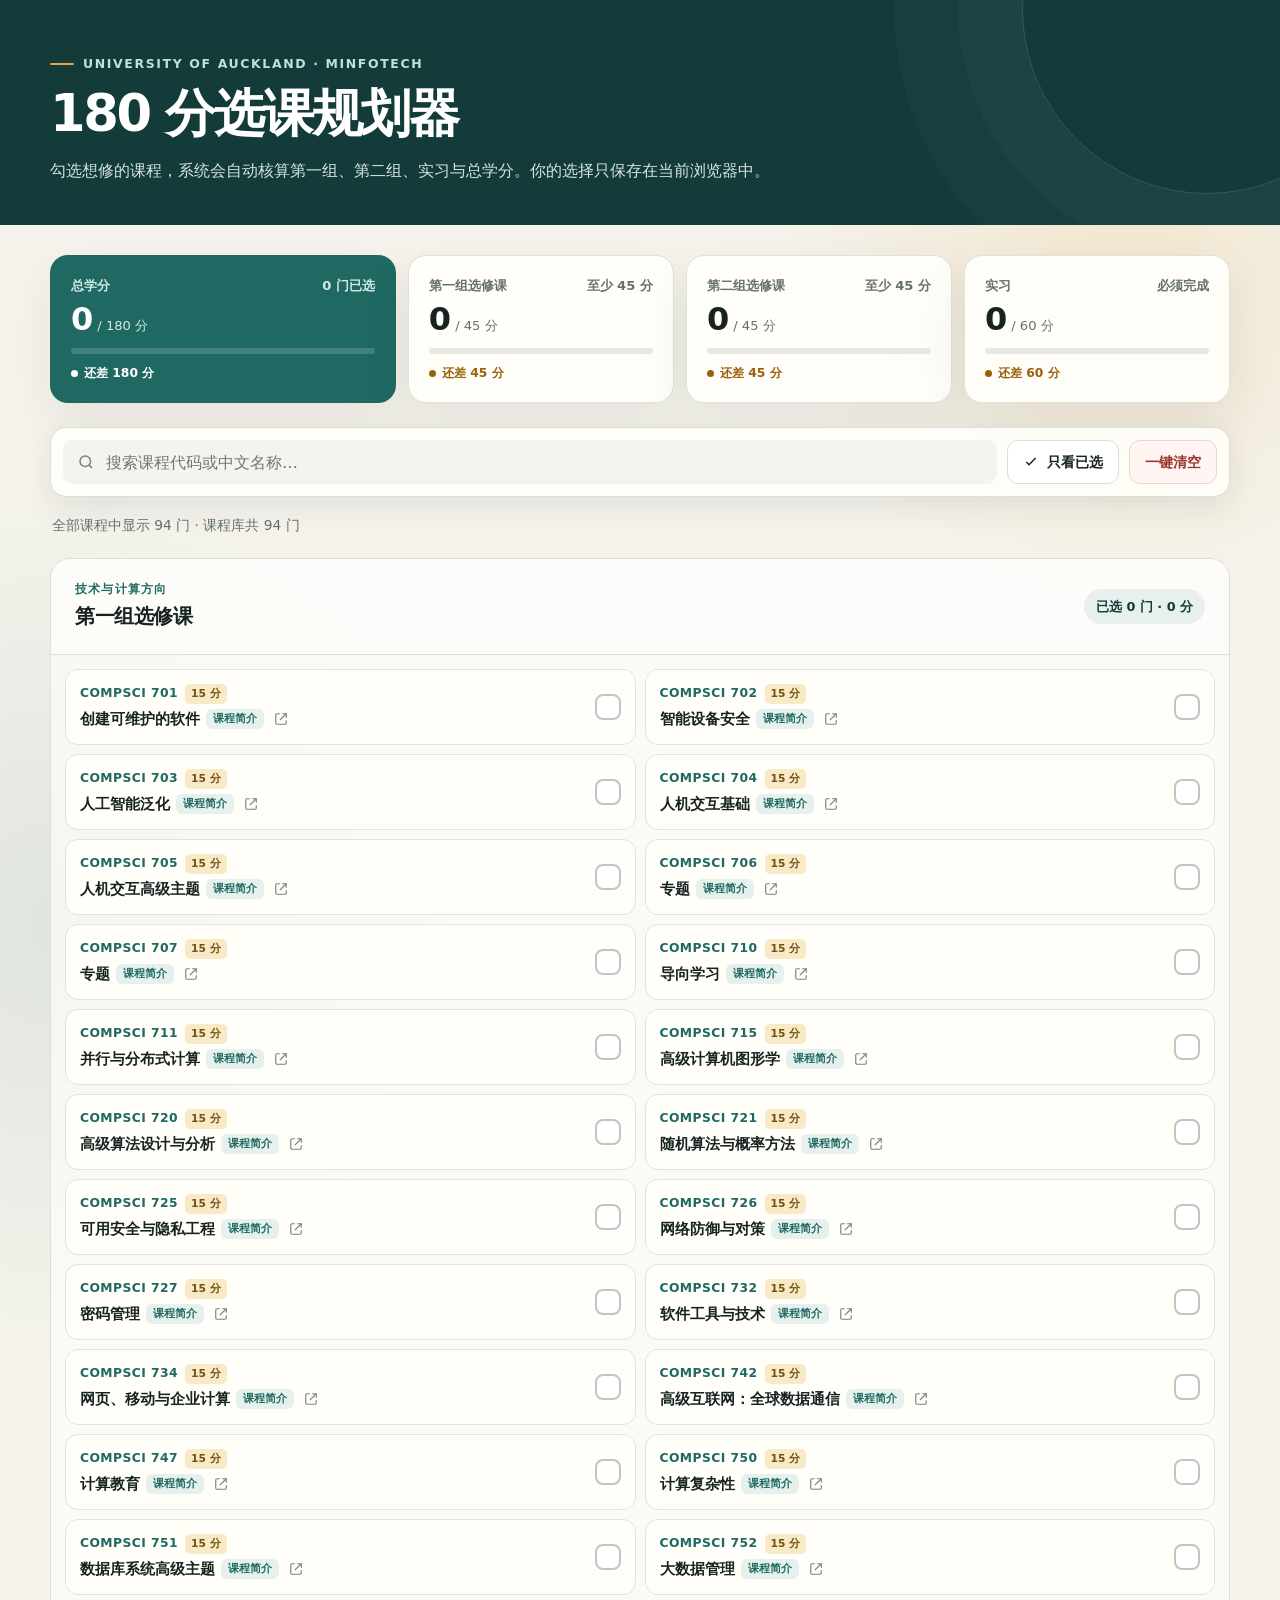
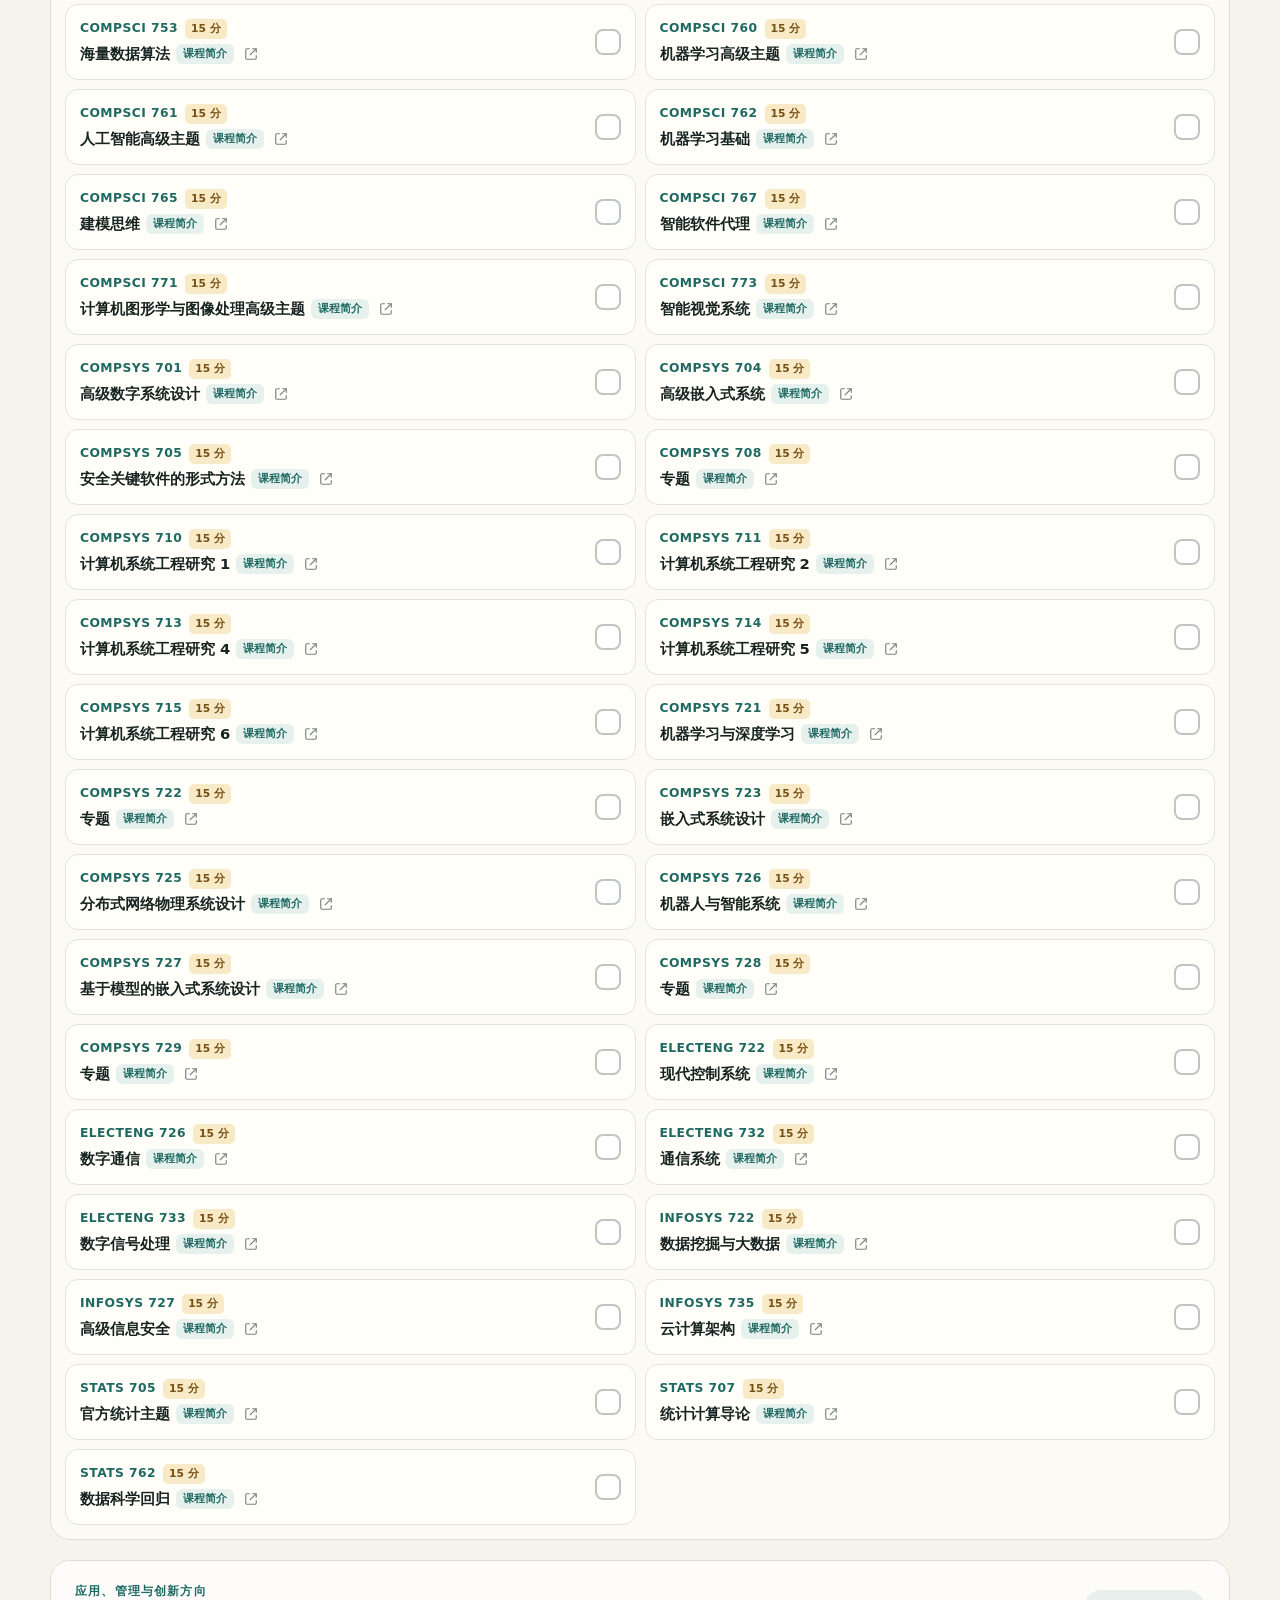
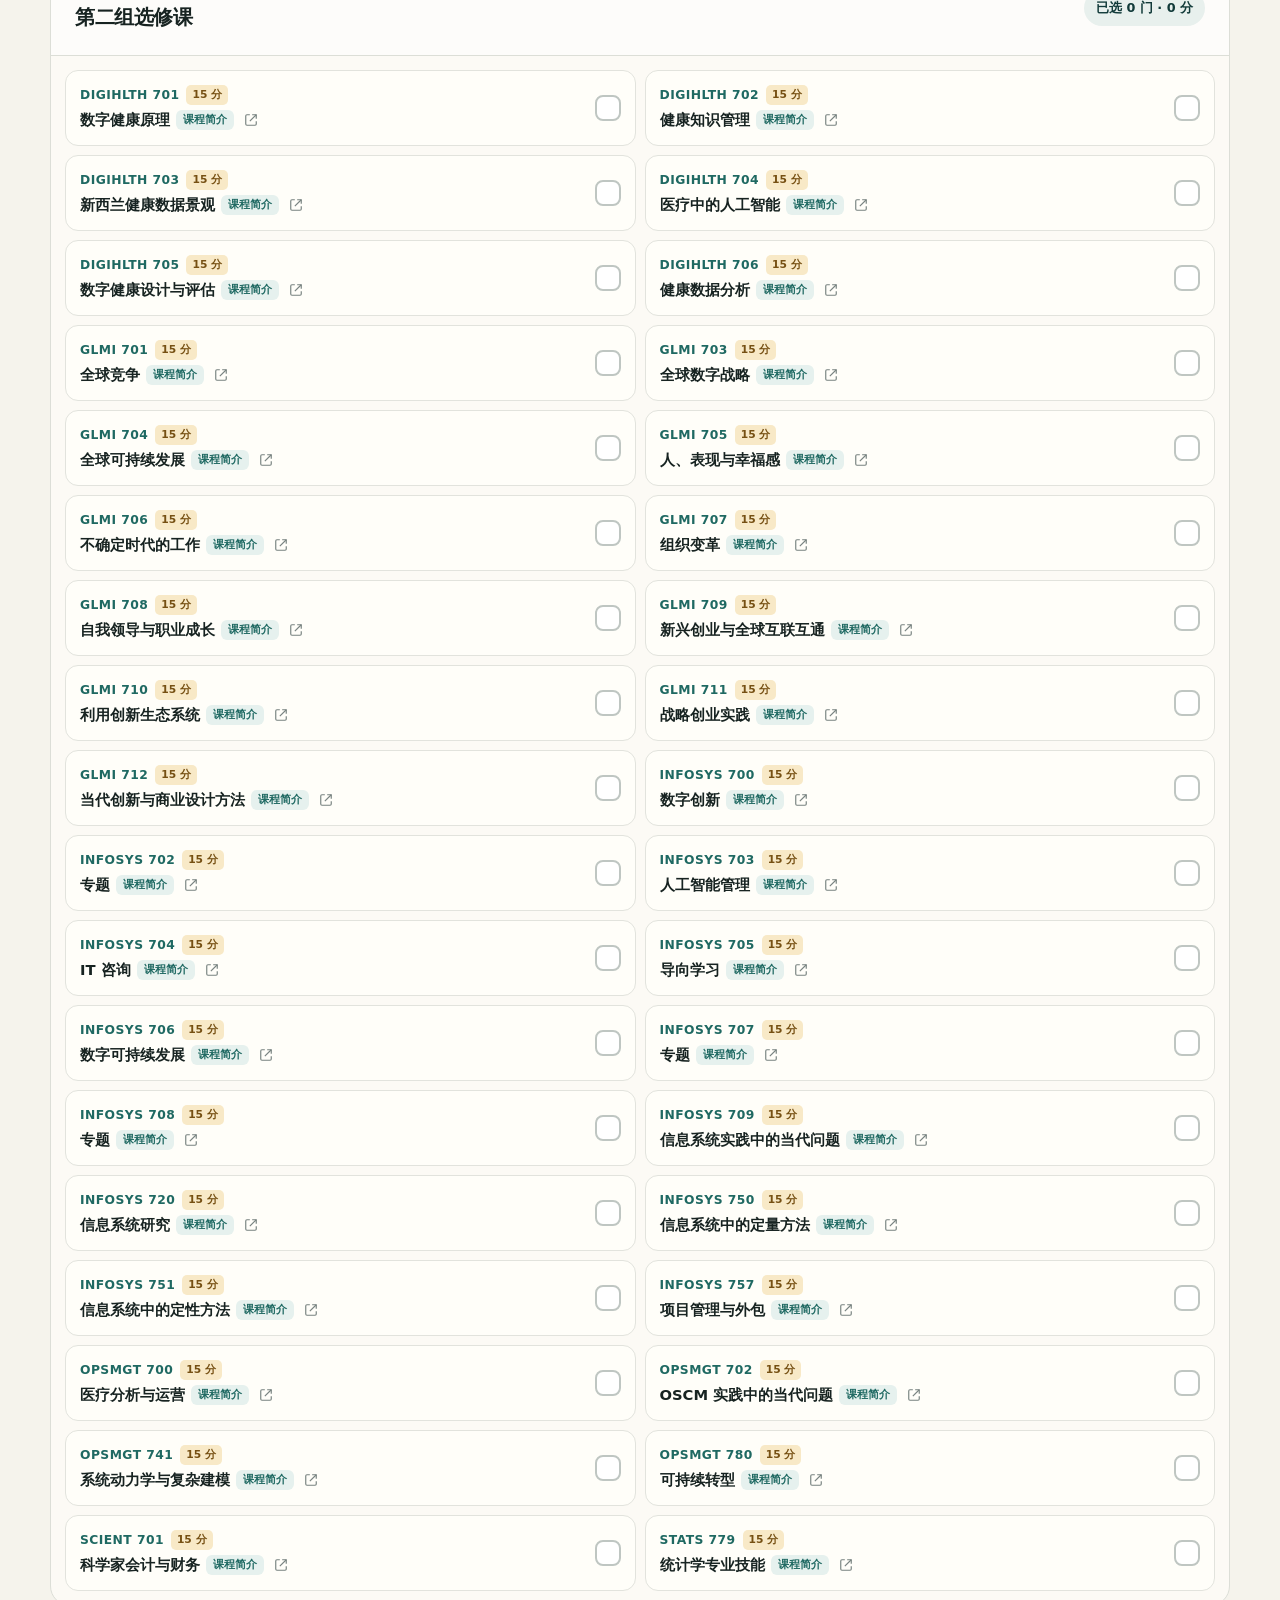
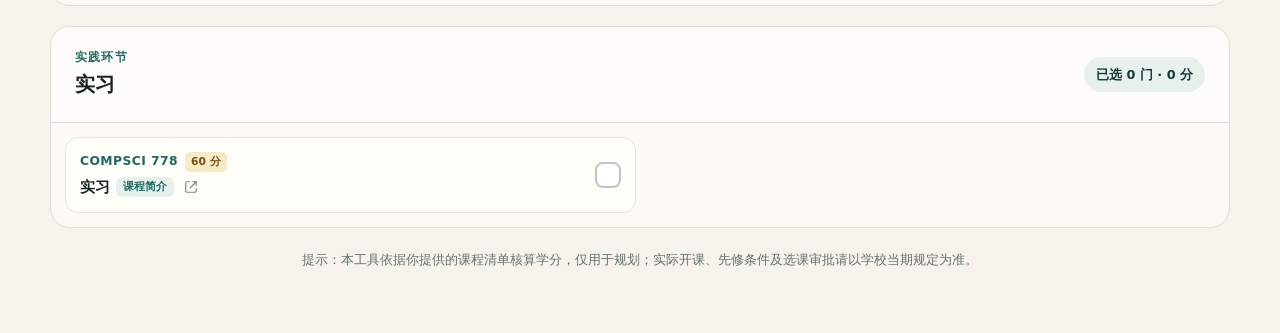
==== index.html @ 836fa459 "Publish Chinese MInfoTech course planner" ====
<!doctype html>
<html lang="zh-CN">
<head>
  <meta charset="utf-8">
  <meta name="viewport" content="width=device-width, initial-scale=1">
  <meta http-equiv="refresh" content="0;url=minfotech-course-planner.html">
  <title>MInfoTech 中文选课规划器</title>
</head>
<body>
  <p><a href="minfotech-course-planner.html">进入选课规划器</a></p>
  <script>location.replace('minfotech-course-planner.html');</script>
</body>
</html>
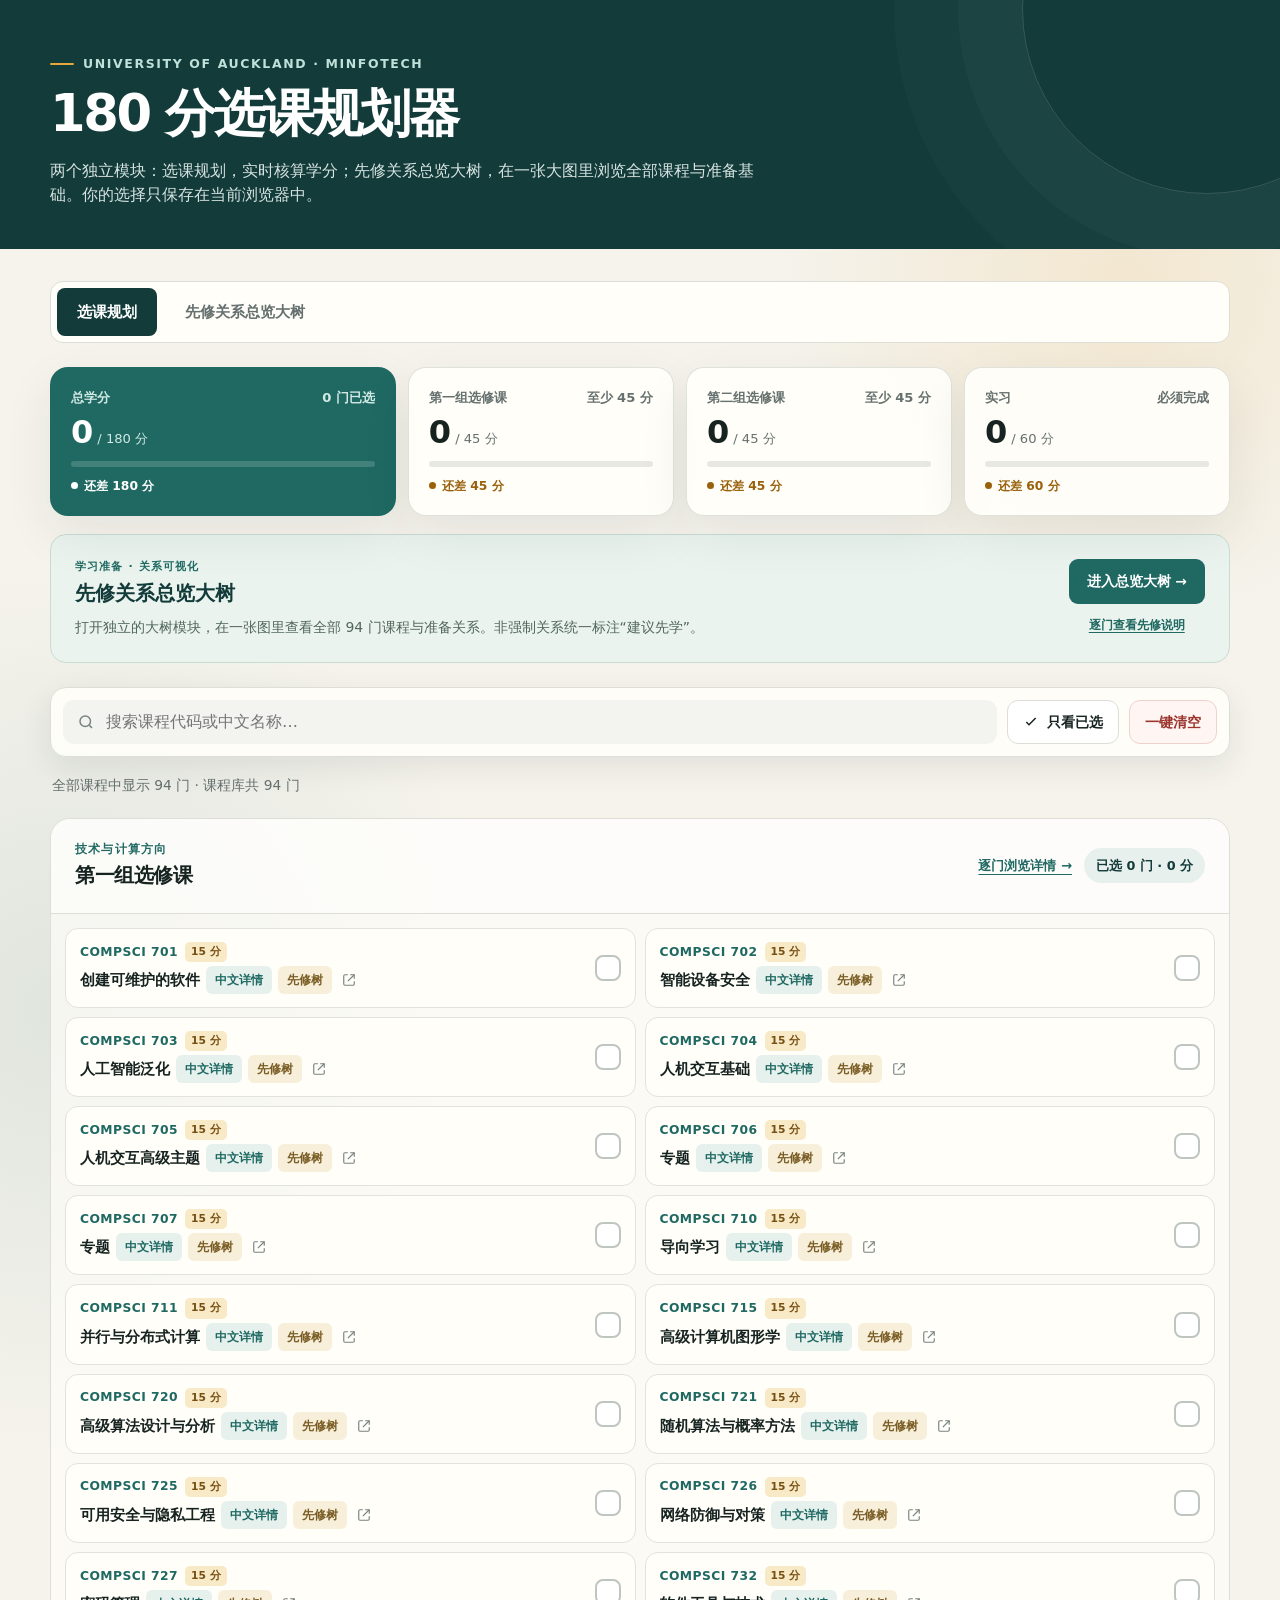
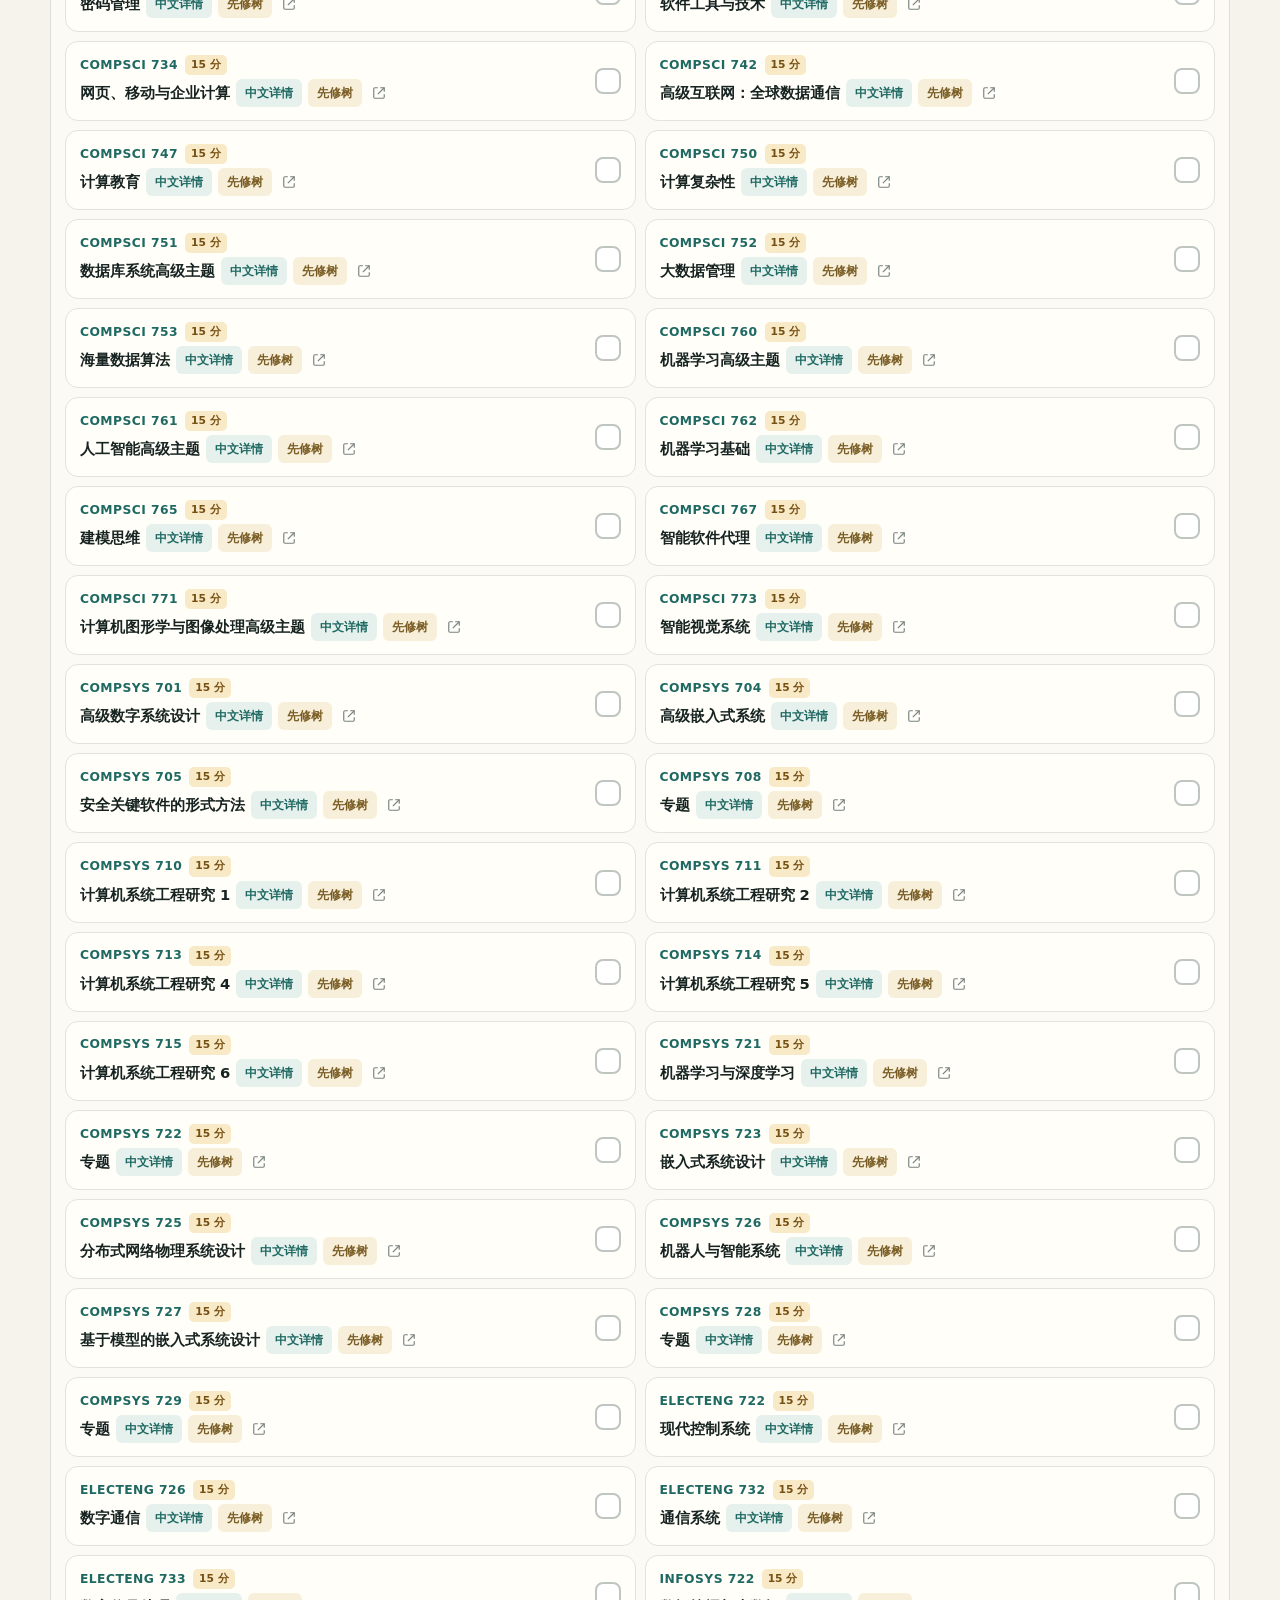
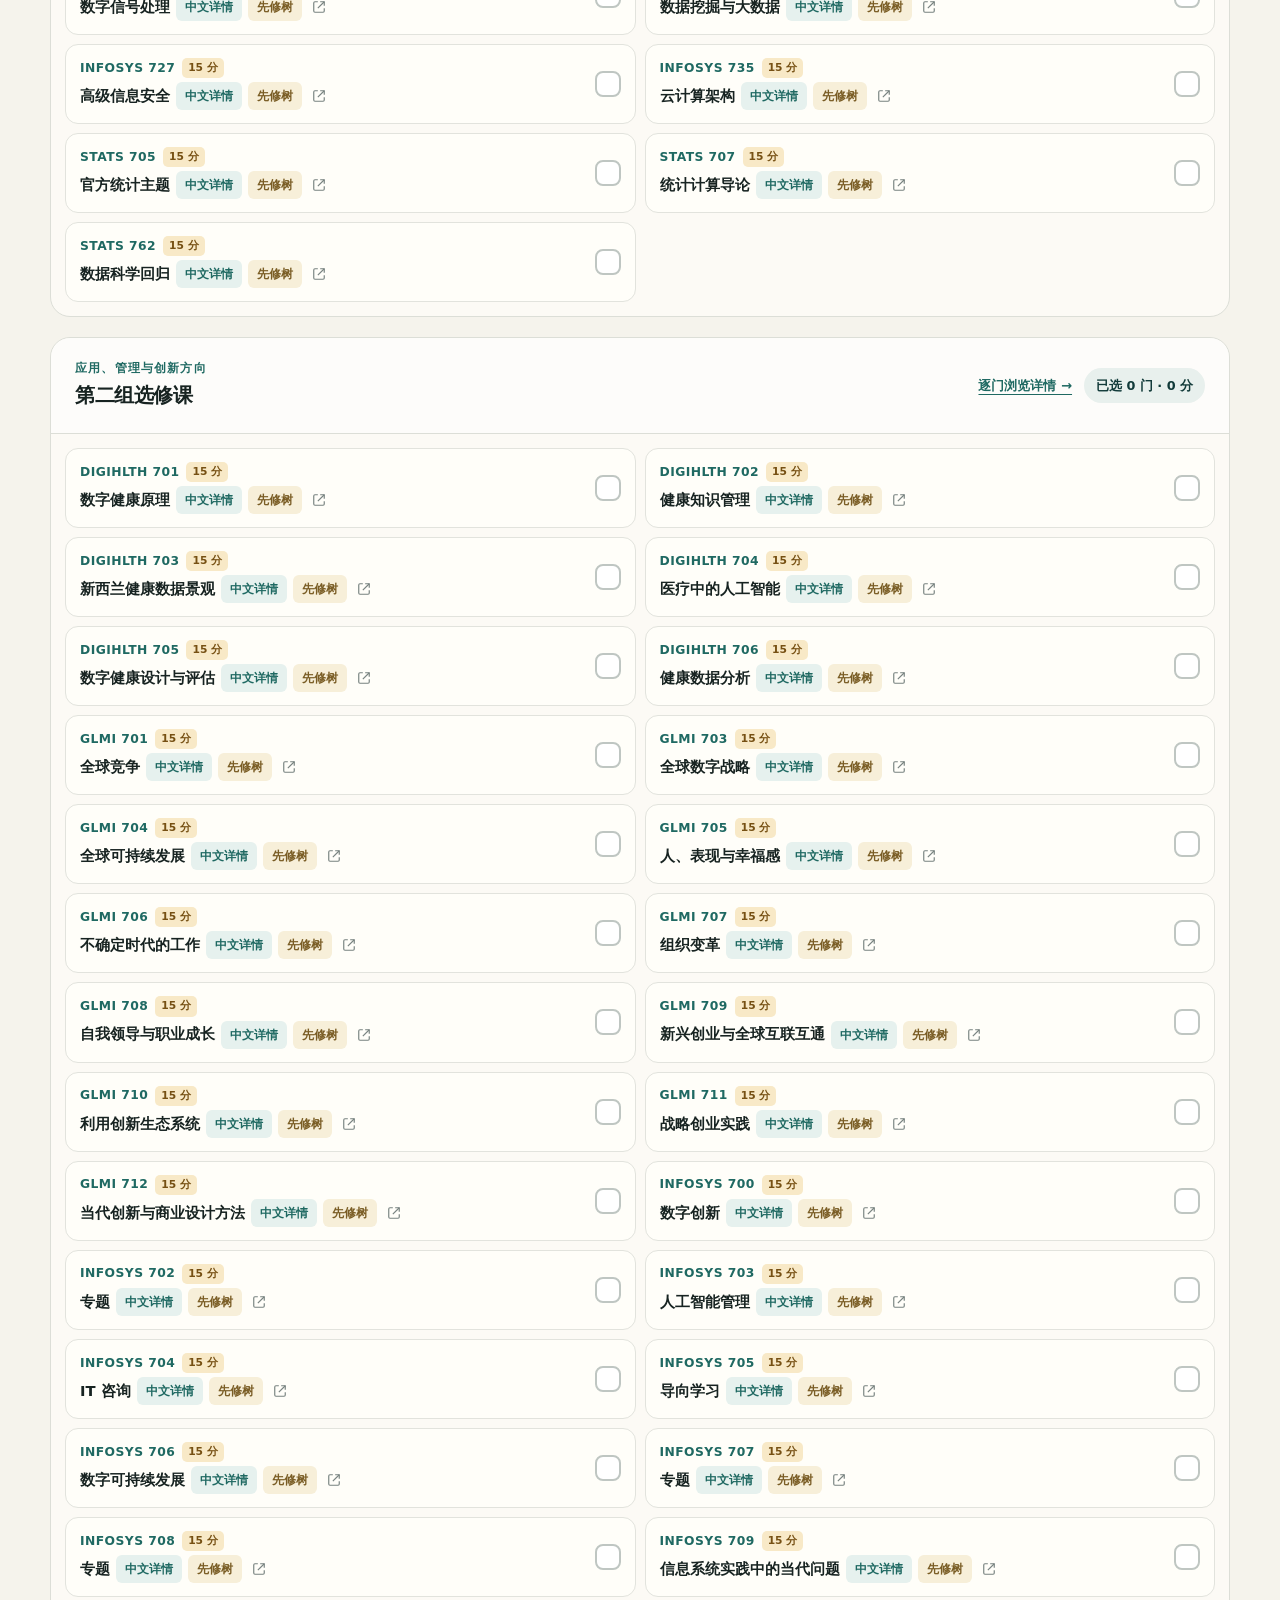
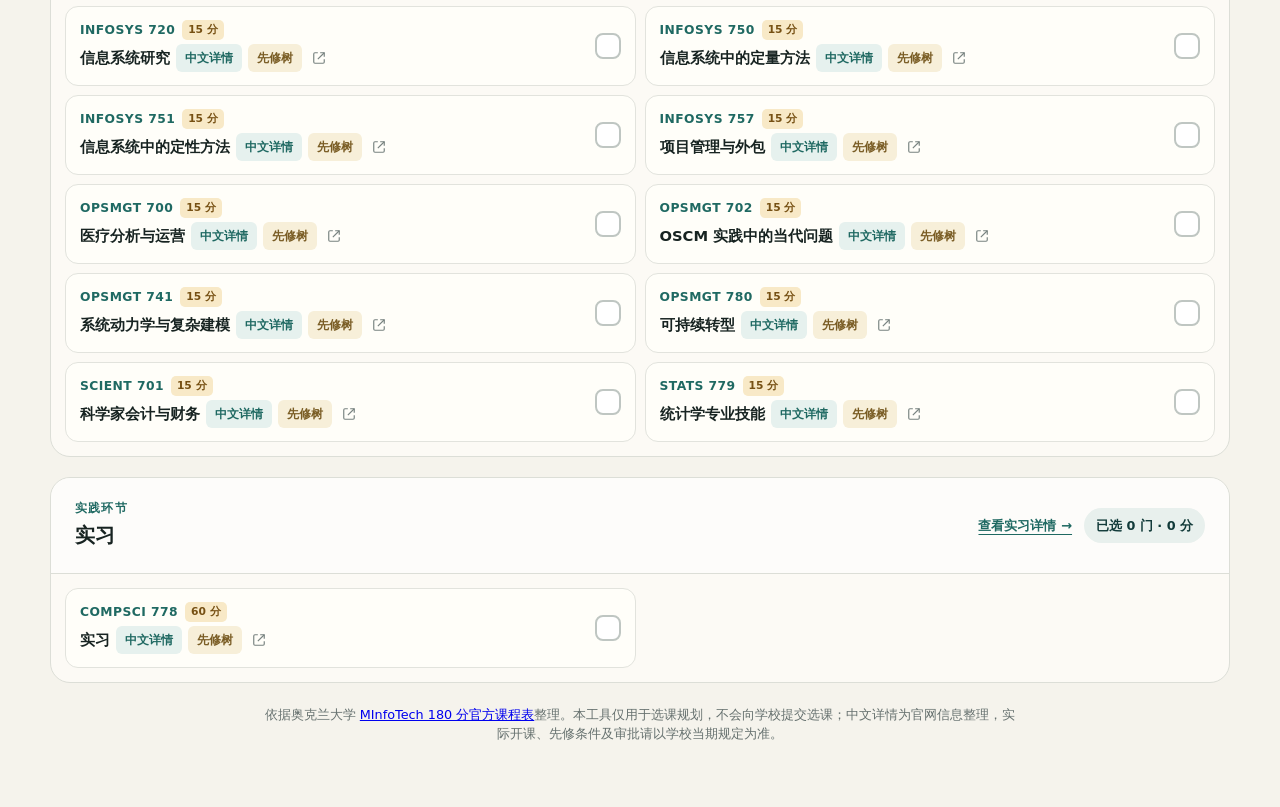
==== commit a191123a: "Add separate full-curriculum prerequisite overview module" ====
--- a/index.html
+++ b/index.html
@@ -2,12 +2,13 @@
 <html lang="zh-CN">
 <head>
   <meta charset="utf-8">
+  <link rel="icon" href="data:,">
   <meta name="viewport" content="width=device-width, initial-scale=1">
   <meta http-equiv="refresh" content="0;url=minfotech-course-planner.html">
   <title>MInfoTech 中文选课规划器</title>
 </head>
 <body>
   <p><a href="minfotech-course-planner.html">进入选课规划器</a></p>
-  <script>location.replace('minfotech-course-planner.html');</script>
+  <script>location.replace('minfotech-course-planner.html' + location.search + location.hash);</script>
 </body>
 </html>
